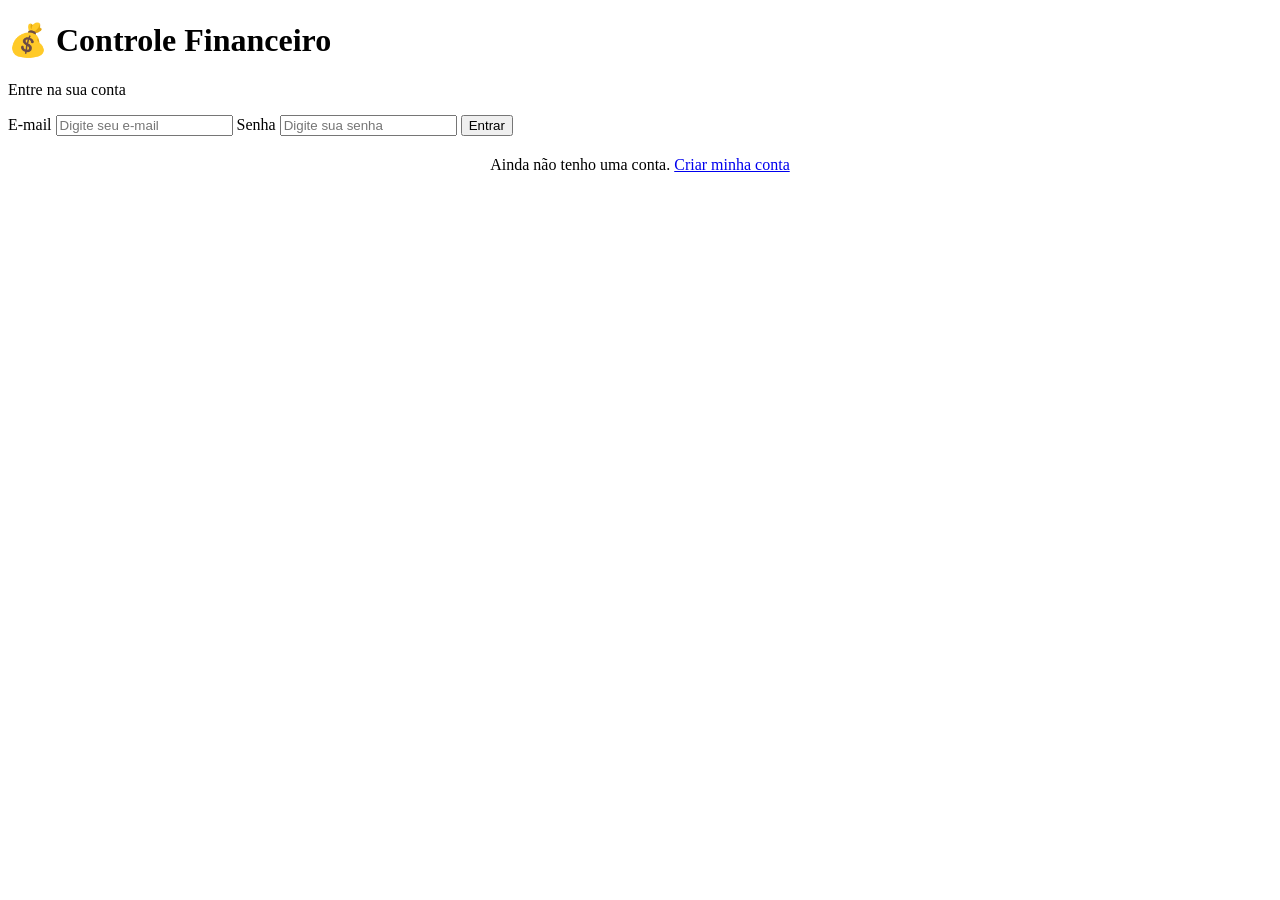
==== index.html @ c9df7cbc "Add files via upload" ====
<!DOCTYPE html>
<html lang="pt-BR">

<head>

    <meta charset="UTF-8">

    <meta name="viewport" content="width=device-width, initial-scale=1.0">

    <title>Controle Financeiro</title>

    <link rel="stylesheet" href="css/style.css">

</head>

<body class="login-body">

    <div class="login-container">

        <div class="login-card">

            <h1>💰 Controle Financeiro</h1>

            <p class="subtitle">
                Entre na sua conta
            </p>


            <form id="loginForm">

                <label for="email">
                    E-mail
                </label>

                <input
                    type="email"
                    id="email"
                    placeholder="Digite seu e-mail"
                    required
                >


                <label for="senha">
                    Senha
                </label>

                <input
                    type="password"
                    id="senha"
                    placeholder="Digite sua senha"
                    required
                >


                <button type="submit">
                    Entrar
                </button>

            </form>


            <p id="loginMensagem"></p>


            <p style="text-align: center; margin-top: 20px;">

                Ainda não tenho uma conta.

                <a href="cadastro.html">
                    Criar minha conta
                </a>

            </p>

        </div>

    </div>


    <script
        type="module"
        src="./js/login.js">
    </script>

</body>

</html>
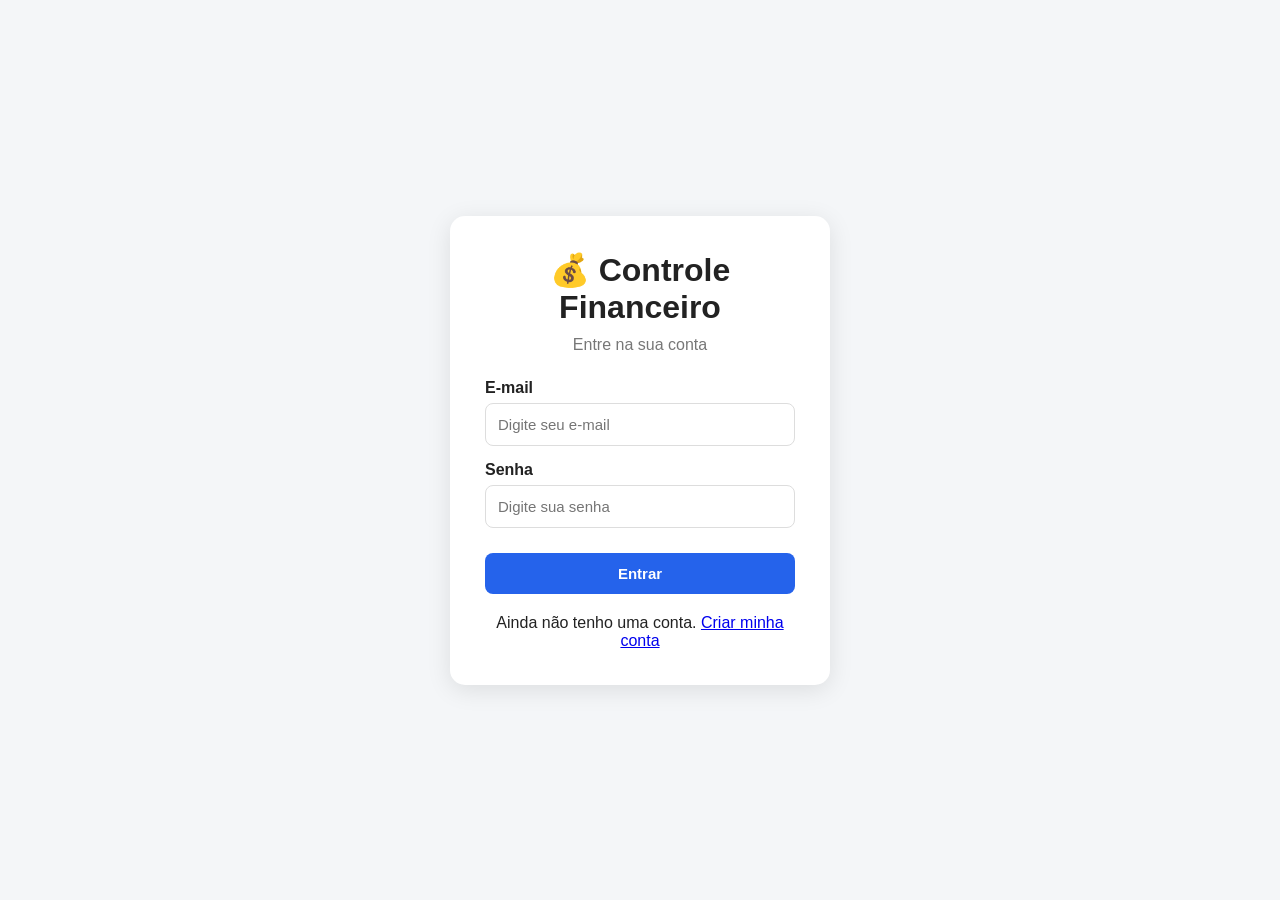
==== commit 79f61b66: "Add files via upload" ====
--- a/index.html
+++ b/index.html
@@ -2,15 +2,12 @@
 <html lang="pt-BR">
 
 <head>
-
     <meta charset="UTF-8">
-
     <meta name="viewport" content="width=device-width, initial-scale=1.0">
 
     <title>Controle Financeiro</title>
 
-    <link rel="stylesheet" href="css/style.css">
-
+    <link rel="stylesheet" href="style.css">
 </head>
 
 <body class="login-body">
@@ -25,7 +22,6 @@
                 Entre na sua conta
             </p>
 
-
             <form id="loginForm">
 
                 <label for="email">
@@ -39,7 +35,6 @@
                     required
                 >
 
-
                 <label for="senha">
                     Senha
                 </label>
@@ -51,16 +46,13 @@
                     required
                 >
 
-
                 <button type="submit">
                     Entrar
                 </button>
 
             </form>
 
-
             <p id="loginMensagem"></p>
-
 
             <p style="text-align: center; margin-top: 20px;">
 
@@ -76,10 +68,9 @@
 
     </div>
 
-
     <script
         type="module"
-        src="./js/login.js">
+        src="./login.js">
     </script>
 
 </body>
--- a/style.css
+++ b/style.css
@@ -0,0 +1,222 @@
+* {
+    box-sizing: border-box;
+    margin: 0;
+    padding: 0;
+}
+
+body {
+    font-family: Arial, sans-serif;
+    background: #f4f6f8;
+    color: #222;
+}
+
+.login-body {
+    min-height: 100vh;
+    display: flex;
+    justify-content: center;
+    align-items: center;
+}
+
+.login-container {
+    width: 100%;
+    max-width: 420px;
+    padding: 20px;
+}
+
+.login-card {
+    background: white;
+    padding: 35px;
+    border-radius: 15px;
+    box-shadow: 0 5px 25px rgba(0, 0, 0, 0.1);
+}
+
+.login-card h1 {
+    text-align: center;
+    margin-bottom: 10px;
+}
+
+.subtitle {
+    text-align: center;
+    color: #777;
+    margin-bottom: 25px;
+}
+
+label {
+    display: block;
+    margin-top: 15px;
+    margin-bottom: 6px;
+    font-weight: bold;
+}
+
+input,
+select {
+    width: 100%;
+    padding: 12px;
+    border: 1px solid #ddd;
+    border-radius: 8px;
+    font-size: 15px;
+}
+
+button {
+    border: none;
+    border-radius: 8px;
+    padding: 12px 18px;
+    cursor: pointer;
+    font-size: 15px;
+    font-weight: bold;
+    background: #2563eb;
+    color: white;
+}
+
+button:hover {
+    opacity: 0.9;
+}
+
+.login-card button {
+    width: 100%;
+    margin-top: 25px;
+}
+
+#loginMensagem {
+    text-align: center;
+    margin-top: 15px;
+}
+
+.topbar {
+    background: white;
+    padding: 20px 5%;
+    display: flex;
+    justify-content: space-between;
+    align-items: center;
+    box-shadow: 0 2px 10px rgba(0, 0, 0, 0.08);
+}
+
+.topbar h1 {
+    font-size: 24px;
+}
+
+.topbar p {
+    color: #777;
+    margin-top: 5px;
+}
+
+#btnSair {
+    background: #dc2626;
+}
+
+.dashboard {
+    width: 90%;
+    max-width: 1200px;
+    margin: 30px auto;
+}
+
+.resumo {
+    display: grid;
+    grid-template-columns: repeat(3, 1fr);
+    gap: 20px;
+    margin-bottom: 25px;
+}
+
+.card {
+    background: white;
+    padding: 25px;
+    border-radius: 15px;
+    box-shadow: 0 3px 15px rgba(0, 0, 0, 0.07);
+    margin-bottom: 25px;
+}
+
+.resumo-card span {
+    display: block;
+    color: #777;
+    margin-bottom: 10px;
+}
+
+.resumo-card strong {
+    font-size: 28px;
+}
+
+.formulario-card {
+    max-width: 700px;
+}
+
+.formulario-card button {
+    margin-top: 20px;
+    width: 100%;
+}
+
+.hidden {
+    display: none;
+}
+
+.historico-header {
+    display: flex;
+    justify-content: space-between;
+    align-items: center;
+    margin-bottom: 20px;
+}
+
+.btn-danger {
+    background: #dc2626;
+}
+
+.tabela-container {
+    overflow-x: auto;
+}
+
+table {
+    width: 100%;
+    border-collapse: collapse;
+}
+
+th,
+td {
+    padding: 14px 10px;
+    border-bottom: 1px solid #eee;
+    text-align: left;
+}
+
+th {
+    background: #f8fafc;
+}
+
+.btn-excluir {
+    background: #dc2626;
+    padding: 7px 10px;
+    font-size: 12px;
+}
+
+.valor-receita {
+    color: #16a34a;
+    font-weight: bold;
+}
+
+.valor-despesa {
+    color: #dc2626;
+    font-weight: bold;
+}
+
+@media (max-width: 700px) {
+
+    .resumo {
+        grid-template-columns: 1fr;
+    }
+
+    .topbar {
+        padding: 15px;
+    }
+
+    .topbar h1 {
+        font-size: 19px;
+    }
+
+    .dashboard {
+        width: 94%;
+    }
+
+    .historico-header {
+        flex-direction: column;
+        gap: 15px;
+        align-items: flex-start;
+    }
+
+}
